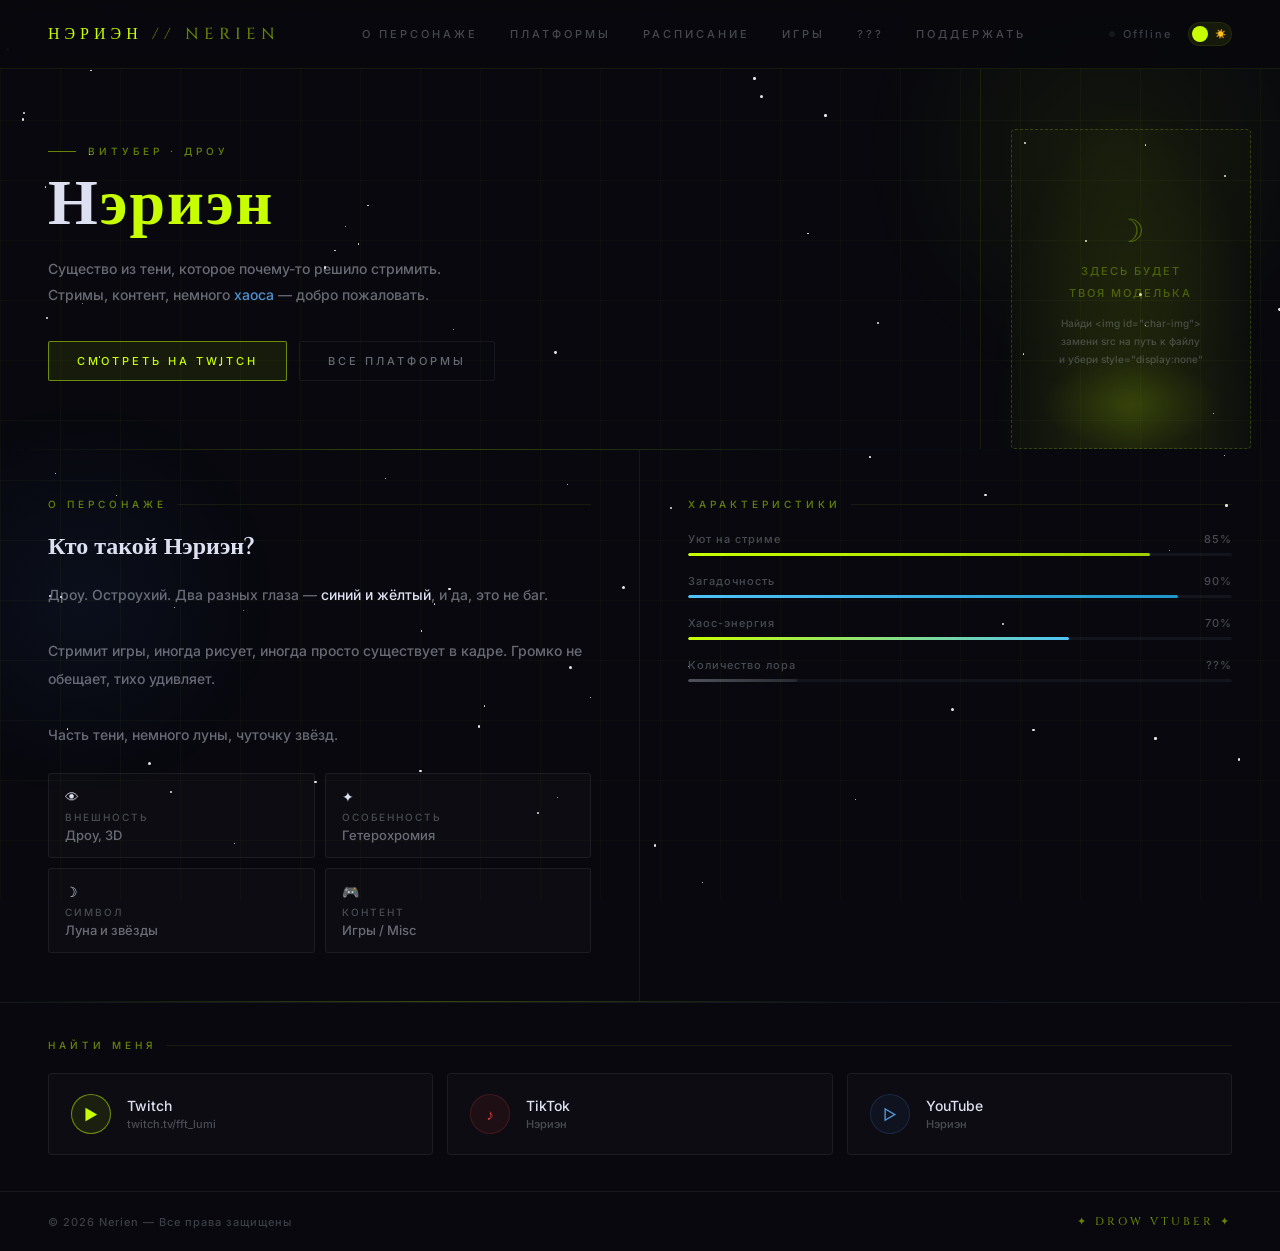
==== docs/index.html @ 8ca504ef "- поменяно название папки;" ====
<!DOCTYPE html>
<html lang="ru">
<head>
  <meta charset="UTF-8">
  <meta name="viewport" content="width=device-width, initial-scale=1.0">
  <title>Нэриэн — Drow Vtuber</title>
  <link rel="stylesheet" href="../CSS/style.css">
</head>
<body>

<div class="bg-layer">
  <div class="bg-grid"></div>
  <div class="bg-orb1"></div>
  <div class="bg-orb2"></div>
</div>

<nav>
  <div class="logo">Нэриэн <span>// Nerien</span></div>
  <div class="nav-links">
    <a href="#about">О персонаже</a>
    <a href="#platforms">Платформы</a>
    <a href="schedule.html">Расписание</a>
    <a href="games.html">Игры</a>
    <a href="lore.html" class="active">???</a>
    <a href="support.html">Поддержать</a>
  </div>
  <div class="nav-right">
    <div class="nav-live"><span class="live-dot"></span>Offline</div>
    <!-- Переключатель темы -->
    <button class="theme-toggle" id="theme-toggle" title="Сменить тему">
      <div class="toggle-icons"><span>🌙</span><span>☀️</span></div>
    </button>
  </div>
</nav>

<section class="hero">
  <div class="hero-left">
    <div class="hero-eyebrow">Витубер · Дроу</div>
    <div class="hero-name">Н<span class="accent">эриэн</span></div>
    <div class="hero-sub">
      Существо из тени, которое почему-то решило стримить.<br>
      Стримы, контент, немного <em>хаоса</em> — добро пожаловать.
    </div>
    <div class="hero-actions">
      <!-- 👇 ЗАМЕНИ ссылку на свой Twitch -->
      <button class="btn-p" onclick="window.open('https://twitch.tv/fft_lumi')">Смотреть на Twitch</button>
      <button class="btn-s" onclick="document.getElementById('platforms').scrollIntoView({behavior:'smooth'})">Все платформы</button>
    </div>
  </div>
  <div class="hero-right">
    <div class="char-photo">
      <!-- 👇 ЗАМЕНИ src на путь к своей картинке и убери style="display:none" -->
      <img src="" alt="Нэриэн" id="char-img" style="display:none">
      <div class="photo-placeholder" id="ph">
        <div class="ph-icon">☽</div>
        <div class="ph-text">Здесь будет<br>твоя моделька</div>
        <div class="ph-hint">
          Найди &lt;img id="char-img"&gt;<br>
          замени src на путь к файлу<br>
          и убери style="display:none"
        </div>
      </div>
      <div class="char-glow"></div>
    </div>
  </div>
</section>

<div class="divider"></div>

<section class="about" id="about">
  <div class="about-left">
    <div class="section-label">О персонаже</div>
    <div class="about-title">Кто такой Нэриэн?</div>
    <div class="about-body">
      Дроу. Остроухий. Два разных глаза — <strong>синий и жёлтый</strong>, и да, это не баг.<br><br>
      Стримит игры, иногда рисует, иногда просто существует в кадре.
      Громко не обещает, тихо удивляет.<br><br>
      Часть тени, немного луны, чуточку звёзд.
    </div>
    <div class="traits">
      <div class="trait"><div class="trait-icon">👁</div><div class="trait-name">Внешность</div><div class="trait-val">Дроу, 3D</div></div>
      <div class="trait"><div class="trait-icon">✦</div><div class="trait-name">Особенность</div><div class="trait-val">Гетерохромия</div></div>
      <div class="trait"><div class="trait-icon">☽</div><div class="trait-name">Символ</div><div class="trait-val">Луна и звёзды</div></div>
      <div class="trait"><div class="trait-icon">🎮</div><div class="trait-name">Контент</div><div class="trait-val">Игры / Misc</div></div>
    </div>
  </div>
  <div class="about-right">
    <div class="section-label">Характеристики</div>
    <div class="stats">
      <div class="stat-row">
        <div class="stat-label-row"><span>Уют на стриме</span><span>85%</span></div>
        <div class="stat-bar"><div class="stat-fill" style="background: var(--stat1)" data-w="85"></div></div>
      </div>
      <div class="stat-row">
        <div class="stat-label-row"><span>Загадочность</span><span>90%</span></div>
        <div class="stat-bar"><div class="stat-fill" style="background: var(--stat2)" data-w="90"></div></div>
      </div>
      <div class="stat-row">
        <div class="stat-label-row"><span>Хаос-энергия</span><span>70%</span></div>
        <div class="stat-bar"><div class="stat-fill" style="background: var(--stat3)" data-w="70"></div></div>
      </div>
      <div class="stat-row">
        <div class="stat-label-row"><span>Количество лора</span><span>??%</span></div>
        <div class="stat-bar"><div class="stat-fill" style="background: var(--stat4)" data-w="20"></div></div>
      </div>
    </div>
  </div>
</section>

<div class="divider"></div>

<section class="platforms" id="platforms">
  <div class="section-label">Найти меня</div>
  <div class="plat-grid">
    <!-- 👇 ЗАМЕНИ href на свои ссылки -->
    <a class="plat-card twitch" href="https://twitch.tv/fft_lumi" target="_blank">
      <div class="plat-ico ico-twitch">▶</div>
      <div><div class="plat-name">Twitch</div><div class="plat-handle">twitch.tv/fft_lumi</div></div>
    </a>
    <a class="plat-card tiktok" href="https://tiktok.com/@essenwald27" target="_blank">
      <div class="plat-ico ico-tiktok">♪</div>
      <div><div class="plat-name">TikTok</div><div class="plat-handle">Нэриэн</div></div>
    </a>
    <a class="plat-card youtube" href="https://youtube.com/@essenwaldwaethdeltar" target="_blank">
      <div class="plat-ico ico-yt">▷</div>
      <div><div class="plat-name">YouTube</div><div class="plat-handle">Нэриэн</div></div>
    </a>
  </div>
</section>

<footer>
  <div class="f-copy">© 2026 Nerien — Все права защищены</div>
  <div class="f-sig">✦ DROW VTUBER ✦</div>
</footer>

<script src="../JS/script.js"></script>
</body>
</html>
---- CSS/style.css ----
@import url('https://fonts.googleapis.com/css2?family=Cinzel:wght@400;600;700&family=Inter:wght@300;400;500&display=swap');

* { margin: 0; padding: 0; box-sizing: border-box; }

body {
  font-family: 'Inter', sans-serif;
  font-weight: 500;
  overflow-x: hidden;
  transition: background .4s, color .4s;
}

/* ===================== ТЁМНАЯ ТЕМА (по умолчанию) ===================== */
body.dark {
  background: #08080e;
  color: #dde0f0;
  --accent: #c8ff00;
  --accent-dim: rgba(200,255,0,0.5);
  --accent-bg: rgba(200,255,0,0.08);
  --accent-border: rgba(200,255,0,0.5);
  --accent-orb: rgba(200,255,0,0.06);
  --blue: rgba(100,180,255,0.8);
  --blue-orb: rgba(60,140,255,0.06);
  --text-primary: #dde0f0;
  --text-muted: rgba(221,224,240,0.45);
  --text-faint: rgba(221,224,240,0.25);
  --text-label: rgba(221,224,240,0.3);
  --border: rgba(221,224,240,0.07);
  --border-nav: rgba(200,255,0,0.08);
  --card-bg: rgba(255,255,255,0.02);
  --card-hover: rgba(255,255,255,0.04);
  --surface: #08080e;
  --nav-bg: rgba(8,8,14,0.85);
  --grid-color: rgba(200,255,0,0.03);
  --dust-color: rgba(255,255,255,0.9);
  --placeholder-border: rgba(200,255,0,0.2);
  --placeholder-bg: rgba(200,255,0,0.02);
  --placeholder-text: rgba(200,255,0,0.3);
  --stat-track: rgba(221,224,240,0.06);
  --stat1: linear-gradient(90deg, #c8ff00, #a0d000);
  --stat2: linear-gradient(90deg, #4fc3f7, #2096c8);
  --stat3: linear-gradient(90deg, #c8ff00, #4fc3f7);
  --stat4: linear-gradient(90deg, rgba(221,224,240,0.3), rgba(221,224,240,0.1));
  --glow: rgba(200,255,0,0.12);
  --glow2: rgba(200,255,0,0.25);
  --shadow: none;
}

/* ===================== СВЕТЛАЯ ТЕМА ===================== */
body.light {
  background: #f0ede6;
  color: #1a1a2e;
  --accent: #7a5c1e;
  --accent-dim: rgba(122,92,30,0.55);
  --accent-bg: rgba(122,92,30,0.08);
  --accent-border: rgba(122,92,30,0.45);
  --accent-orb: rgba(180,140,60,0.1);
  --blue: rgba(80,120,200,0.8);
  --blue-orb: rgba(80,120,200,0.08);
  --text-primary: #1a1a2e;
  --text-muted: rgba(26,26,46,0.5);
  --text-faint: rgba(26,26,46,0.25);
  --text-label: rgba(26,26,46,0.3);
  --border: rgba(26,26,46,0.08);
  --border-nav: rgba(100,70,20,0.1);
  --card-bg: rgba(255,255,255,0.5);
  --card-hover: rgba(255,255,255,0.9);
  --surface: #f0ede6;
  --nav-bg: rgba(240,237,230,0.85);
  --grid-color: rgba(100,70,20,0.05);
  --dust-color: rgba(160,120,40,0.35);
  --placeholder-border: rgba(122,92,30,0.25);
  --placeholder-bg: rgba(122,92,30,0.03);
  --placeholder-text: rgba(122,92,30,0.4);
  --stat-track: rgba(26,26,46,0.07);
  --stat1: linear-gradient(90deg, #b8922a, #8a6e1e);
  --stat2: linear-gradient(90deg, #5078c8, #3a5aa0);
  --stat3: linear-gradient(90deg, #b8922a, #5078c8);
  --stat4: linear-gradient(90deg, rgba(26,26,46,0.25), rgba(26,26,46,0.1));
  --glow: rgba(180,140,60,0.15);
  --glow2: rgba(180,140,60,0.3);
  --shadow: 0 8px 24px rgba(0,0,0,0.06);
}

/* ===================== BACKGROUND ===================== */
.bg-layer {
  position: fixed;
  inset: 0;
  pointer-events: none;
  overflow: hidden;
  z-index: 0;
}
.bg-grid {
  position: absolute;
  inset: 0;
  background-image:
          linear-gradient(var(--grid-color) 1px, transparent 1px),
          linear-gradient(90deg, var(--grid-color) 1px, transparent 1px);
  background-size: 60px 60px;
}
.bg-orb1 {
  position: absolute;
  top: -100px; right: -80px;
  width: 500px; height: 500px;
  border-radius: 50%;
  background: radial-gradient(circle, var(--accent-orb) 0%, transparent 70%);
}
.bg-orb2 {
  position: absolute;
  bottom: 100px; left: -120px;
  width: 400px; height: 400px;
  border-radius: 50%;
  background: radial-gradient(circle, var(--blue-orb) 0%, transparent 70%);
}
.particle {
  position: absolute;
  border-radius: 50%;
  background: var(--dust-color);
  animation: tw var(--d) ease-in-out infinite alternate;
}
@keyframes tw { from { opacity: .05; } to { opacity: .65; } }

/* ===================== THEME TOGGLE ===================== */
.theme-toggle {
  width: 44px; height: 24px;
  border-radius: 12px;
  border: 1px solid var(--border-nav);
  background: var(--accent-bg);
  cursor: pointer;
  position: relative;
  transition: background .3s, border-color .3s;
  flex-shrink: 0;
}
.theme-toggle::after {
  content: '';
  position: absolute;
  top: 3px; left: 3px;
  width: 16px; height: 16px;
  border-radius: 50%;
  background: var(--accent);
  transition: transform .3s, background .3s;
}
body.light .theme-toggle::after { transform: translateX(20px); }
.toggle-icons {
  position: absolute;
  inset: 0;
  display: flex;
  align-items: center;
  justify-content: space-between;
  padding: 0 5px;
  font-size: 9px;
  pointer-events: none;
}

/* ===================== NAV ===================== */
nav {
  position: relative;
  z-index: 10;
  display: flex;
  justify-content: space-between;
  align-items: center;
  padding: 22px 48px;
  border-bottom: 1px solid var(--border-nav);
  background: var(--nav-bg);
  backdrop-filter: blur(8px);
}
.logo {
  font-family: 'Cinzel', serif;
  font-size: 16px;
  letter-spacing: 5px;
  color: var(--accent);
  text-transform: uppercase;
}
.logo span { color: var(--accent-dim); }
.nav-links { display: flex; gap: 32px; }
.nav-links a {
  font-size: 11px;
  color: var(--text-label);
  text-decoration: none;
  letter-spacing: 3px;
  text-transform: uppercase;
  transition: color .2s;
  cursor: pointer;
}
.nav-links a:hover { color: var(--accent); }
.nav-right { display: flex; align-items: center; gap: 16px; }
.nav-live {
  display: flex;
  align-items: center;
  gap: 8px;
  font-size: 11px;
  color: var(--text-faint);
  letter-spacing: 2px;
}
.live-dot {
  width: 6px; height: 6px;
  border-radius: 50%;
  background: var(--border);
}
.live-dot.online { background: #e05050; animation: pulse 1.5s infinite; }
@keyframes pulse { 0%,100% { opacity:1; } 50% { opacity:.3; } }

/* ===================== HERO ===================== */
.hero {
  position: relative;
  z-index: 5;
  display: grid;
  grid-template-columns: 1fr 300px;
  min-height: 380px;
}
.hero-left {
  padding: 56px 48px 48px;
  display: flex;
  flex-direction: column;
  justify-content: center;
}
.hero-eyebrow {
  font-size: 10px;
  letter-spacing: 4px;
  text-transform: uppercase;
  color: var(--accent-dim);
  margin-bottom: 18px;
  display: flex;
  align-items: center;
  gap: 12px;
}
.hero-eyebrow::before {
  content: '';
  display: block;
  width: 28px; height: 1px;
  background: var(--accent-dim);
}
.hero-name {
  font-family: 'Cinzel', serif;
  font-size: 64px;
  font-weight: 700;
  line-height: .95;
  letter-spacing: 2px;
  color: var(--text-primary);
}
.hero-name .accent { color: var(--accent); }
.hero-sub {
  font-size: 14px;
  color: var(--text-muted);
  margin-top: 20px;
  line-height: 1.9;
  max-width: 400px;
}
.hero-sub em { color: var(--blue); font-style: normal; }
.hero-actions { display: flex; gap: 12px; margin-top: 32px; flex-wrap: wrap; }
.btn-p {
  padding: 12px 28px;
  background: var(--accent-bg);
  border: 1px solid var(--accent-border);
  color: var(--accent);
  font-family: 'Inter', sans-serif;
  font-weight: 500;
  font-size: 11px;
  letter-spacing: 3px;
  text-transform: uppercase;
  cursor: pointer;
  transition: all .2s;
  border-radius: 2px;
}
.btn-p:hover { background: rgba(0,0,0,0.05); filter: brightness(1.1); }
.btn-s {
  padding: 12px 28px;
  background: transparent;
  border: 1px solid var(--border);
  color: var(--text-muted);
  font-family: 'Inter', sans-serif;
  font-weight: 500;
  font-size: 11px;
  letter-spacing: 3px;
  text-transform: uppercase;
  cursor: pointer;
  transition: all .2s;
  border-radius: 2px;
}
.btn-s:hover { border-color: var(--blue); color: var(--blue); }

.hero-right {
  position: relative;
  border-left: 1px solid var(--border-nav);
  display: flex;
  align-items: flex-end;
  justify-content: center;
  overflow: hidden;
}
.hero-right::before {
  content: '';
  position: absolute;
  inset: 0;
  background: radial-gradient(ellipse at 50% 90%, var(--glow) 0%, transparent 65%);
}

/* ФОТО */
.char-photo {
  position: relative;
  width: 240px; height: 320px;
  display: flex;
  align-items: flex-end;
  justify-content: center;
}
.char-photo img {
  /* 👇 ЗАМЕНИ src в HTML, убери style="display:none" */
  display: none;
  width: 100%; height: 100%;
  object-fit: contain;
  object-position: bottom center;
  position: relative;
  z-index: 2;
  filter:
          drop-shadow(0 0 20px var(--glow2))
          drop-shadow(0 0 50px var(--blue-orb));
}
.photo-placeholder {
  width: 100%; height: 100%;
  display: flex;
  flex-direction: column;
  align-items: center;
  justify-content: center;
  border: 1px dashed var(--placeholder-border);
  border-radius: 4px;
  background: var(--placeholder-bg);
  gap: 10px;
  position: relative;
  z-index: 2;
}
.ph-icon { font-size: 32px; color: var(--placeholder-text); }
.ph-text {
  font-size: 11px;
  letter-spacing: 2px;
  text-transform: uppercase;
  color: var(--placeholder-text);
  text-align: center;
  line-height: 2;
}
.ph-hint {
  font-size: 10px;
  color: var(--text-faint);
  text-align: center;
  line-height: 1.8;
  padding: 0 16px;
}
.char-glow {
  position: absolute;
  bottom: 0; left: 50%;
  transform: translateX(-50%);
  width: 180px; height: 90px;
  background: radial-gradient(ellipse, var(--glow) 0%, transparent 70%);
  pointer-events: none;
}

/* ===================== DIVIDER ===================== */
.divider {
  height: 1px;
  background: linear-gradient(90deg, transparent, var(--accent-border), var(--blue-orb), transparent);
  position: relative;
  z-index: 5;
  opacity: .5;
}

/* ===================== ABOUT ===================== */
.about {
  position: relative;
  z-index: 5;
  display: grid;
  grid-template-columns: 1fr 1fr;
}
.about-left { padding: 48px; border-right: 1px solid var(--border); }
.about-right { padding: 48px; }
.section-label {
  font-size: 10px;
  letter-spacing: 4px;
  text-transform: uppercase;
  color: var(--accent-dim);
  margin-bottom: 22px;
  display: flex;
  align-items: center;
  gap: 10px;
}
.section-label::after { content: ''; flex: 1; height: 1px; background: var(--border-nav); }
.about-title {
  font-family: 'Cinzel', serif;
  font-size: 24px;
  font-weight: 600;
  color: var(--text-primary);
  margin-bottom: 18px;
  line-height: 1.3;
}
.about-body { font-size: 14px; color: var(--text-muted); line-height: 2; }
.about-body strong { color: var(--text-primary); font-weight: 500; }
.traits { display: grid; grid-template-columns: 1fr 1fr; gap: 10px; margin-top: 24px; }
.trait {
  padding: 14px 16px;
  border: 1px solid var(--border);
  border-radius: 3px;
  background: var(--card-bg);
  transition: border-color .2s, background .2s;
}
.trait:hover { border-color: var(--accent-border); background: var(--card-hover); }
.trait-icon { font-size: 14px; margin-bottom: 6px; }
.trait-name { font-size: 10px; letter-spacing: 2px; text-transform: uppercase; color: var(--text-label); margin-bottom: 4px; }
.trait-val { font-size: 13px; font-weight: 500; color: var(--text-muted); }

/* STATS */
.stats { display: flex; flex-direction: column; gap: 18px; margin-top: 4px; }
.stat-row { display: flex; flex-direction: column; gap: 7px; }
.stat-label-row { display: flex; justify-content: space-between; font-size: 11px; color: var(--text-label); letter-spacing: 1px; }
.stat-bar { height: 3px; background: var(--stat-track); border-radius: 2px; overflow: hidden; }
.stat-fill { height: 100%; border-radius: 2px; width: 0%; transition: width 1.2s cubic-bezier(.4,0,.2,1); }

/* ===================== PLATFORMS ===================== */
.platforms {
  position: relative;
  z-index: 5;
  padding: 36px 48px;
  border-top: 1px solid var(--border);
}
.plat-grid { display: grid; grid-template-columns: repeat(3,1fr); gap: 14px; }
.plat-card {
  padding: 20px 22px;
  border: 1px solid var(--border);
  border-radius: 4px;
  background: var(--card-bg);
  cursor: pointer;
  transition: all .25s;
  display: flex;
  align-items: center;
  gap: 16px;
  text-decoration: none;
}
.plat-card:hover {
  background: var(--card-hover);
  transform: translateY(-3px);
  box-shadow: var(--shadow);
}
.plat-card.twitch:hover { border-color: var(--accent-border); }
.plat-card.tiktok:hover { border-color: rgba(220,60,60,0.4); }
.plat-card.youtube:hover { border-color: var(--blue); }
.plat-ico { width: 40px; height: 40px; border-radius: 50%; display: flex; align-items: center; justify-content: center; font-size: 15px; flex-shrink: 0; }
.ico-twitch { background: var(--accent-bg); border: 1px solid var(--accent-border); color: var(--accent); }
.ico-tiktok { background: rgba(220,60,60,0.08); border: 1px solid rgba(220,60,60,0.2); color: #dc3c3c; }
.ico-yt { background: var(--blue-orb); border: 1px solid rgba(80,120,200,0.2); color: var(--blue); }
.plat-name { font-size: 14px; font-weight: 500; color: var(--text-primary); margin-bottom: 3px; }
.plat-handle { font-size: 11px; color: var(--text-label); }

/* ===================== FOOTER ===================== */
footer {
  position: relative;
  z-index: 5;
  padding: 22px 48px;
  border-top: 1px solid var(--border);
  display: flex;
  justify-content: space-between;
  align-items: center;
}
.f-copy { font-size: 11px; color: var(--text-faint); letter-spacing: 1px; }
.f-sig { font-family: 'Cinzel', serif; font-size: 11px; color: var(--accent-dim); letter-spacing: 3px; }
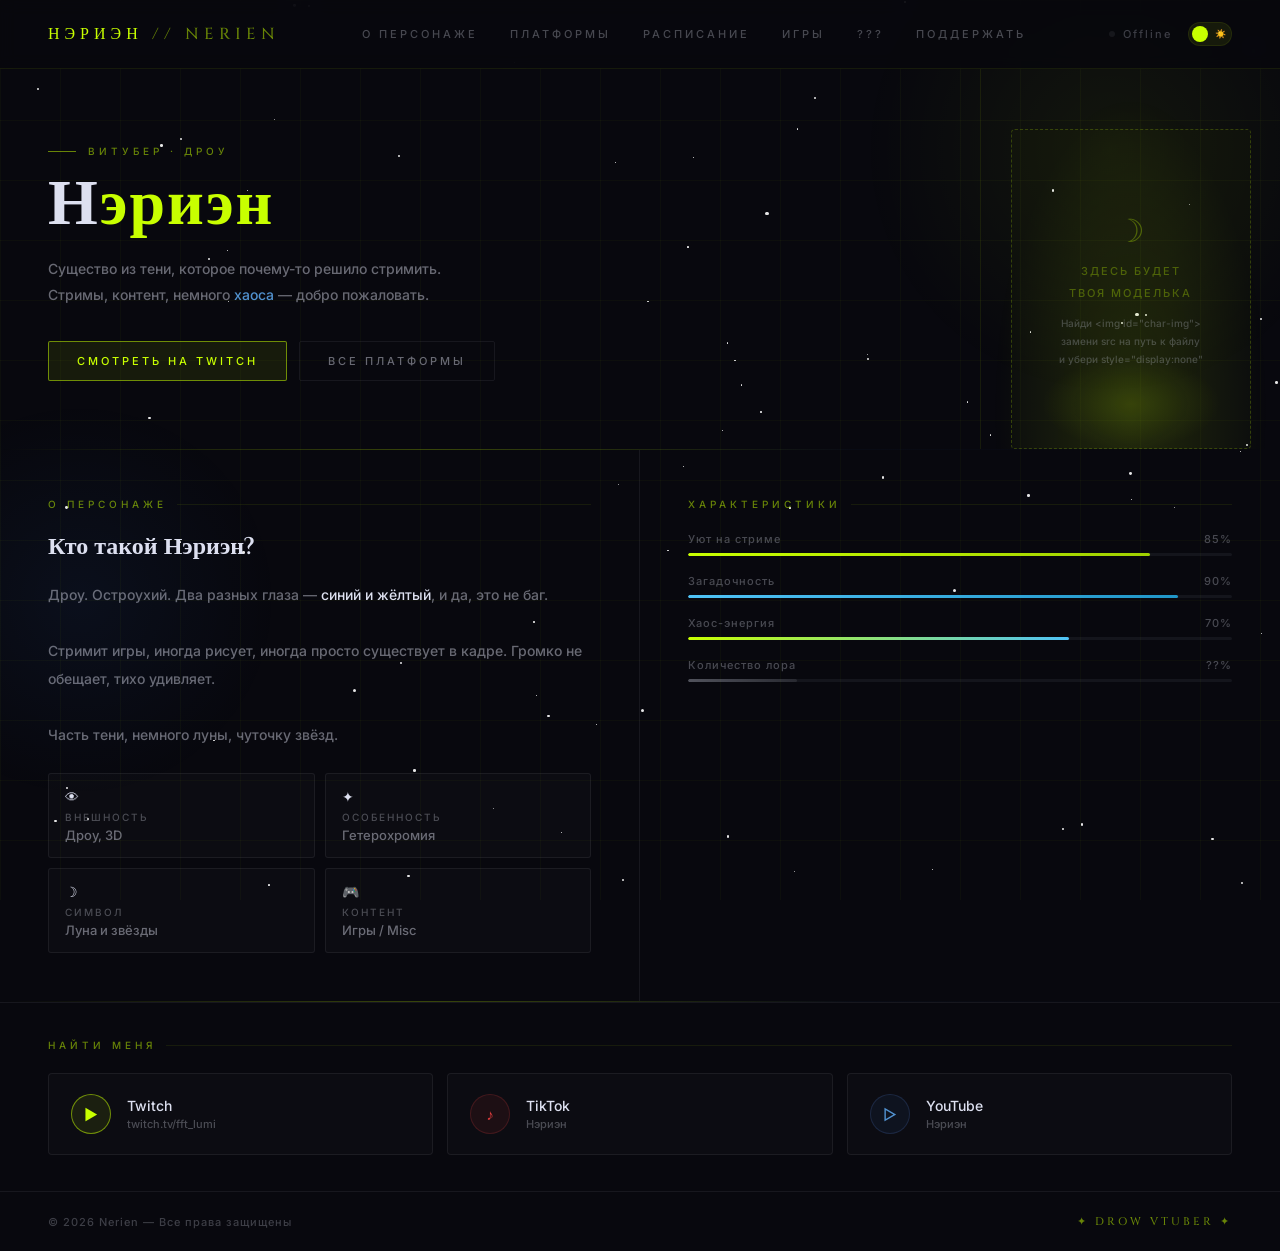
==== commit 623b1ddf: "- пришлось удалить папки;" ====
--- a/docs/index.html
+++ b/docs/index.html
@@ -4,7 +4,7 @@
   <meta charset="UTF-8">
   <meta name="viewport" content="width=device-width, initial-scale=1.0">
   <title>Нэриэн — Drow Vtuber</title>
-  <link rel="stylesheet" href="../CSS/style.css">
+  <link rel="stylesheet" href="style.css">
 </head>
 <body>
 
@@ -133,6 +133,6 @@
   <div class="f-sig">✦ DROW VTUBER ✦</div>
 </footer>
 
-<script src="../JS/script.js"></script>
+<script src="script.js"></script>
 </body>
 </html>
--- a/docs/style.css
+++ b/docs/style.css
@@ -0,0 +1,459 @@
+@import url('https://fonts.googleapis.com/css2?family=Cinzel:wght@400;600;700&family=Inter:wght@300;400;500&display=swap');
+
+* { margin: 0; padding: 0; box-sizing: border-box; }
+
+body {
+  font-family: 'Inter', sans-serif;
+  font-weight: 500;
+  overflow-x: hidden;
+  transition: background .4s, color .4s;
+}
+
+/* ===================== ТЁМНАЯ ТЕМА (по умолчанию) ===================== */
+body.dark {
+  background: #08080e;
+  color: #dde0f0;
+  --accent: #c8ff00;
+  --accent-dim: rgba(200,255,0,0.5);
+  --accent-bg: rgba(200,255,0,0.08);
+  --accent-border: rgba(200,255,0,0.5);
+  --accent-orb: rgba(200,255,0,0.06);
+  --blue: rgba(100,180,255,0.8);
+  --blue-orb: rgba(60,140,255,0.06);
+  --text-primary: #dde0f0;
+  --text-muted: rgba(221,224,240,0.45);
+  --text-faint: rgba(221,224,240,0.25);
+  --text-label: rgba(221,224,240,0.3);
+  --border: rgba(221,224,240,0.07);
+  --border-nav: rgba(200,255,0,0.08);
+  --card-bg: rgba(255,255,255,0.02);
+  --card-hover: rgba(255,255,255,0.04);
+  --surface: #08080e;
+  --nav-bg: rgba(8,8,14,0.85);
+  --grid-color: rgba(200,255,0,0.03);
+  --dust-color: rgba(255,255,255,0.9);
+  --placeholder-border: rgba(200,255,0,0.2);
+  --placeholder-bg: rgba(200,255,0,0.02);
+  --placeholder-text: rgba(200,255,0,0.3);
+  --stat-track: rgba(221,224,240,0.06);
+  --stat1: linear-gradient(90deg, #c8ff00, #a0d000);
+  --stat2: linear-gradient(90deg, #4fc3f7, #2096c8);
+  --stat3: linear-gradient(90deg, #c8ff00, #4fc3f7);
+  --stat4: linear-gradient(90deg, rgba(221,224,240,0.3), rgba(221,224,240,0.1));
+  --glow: rgba(200,255,0,0.12);
+  --glow2: rgba(200,255,0,0.25);
+  --shadow: none;
+}
+
+/* ===================== СВЕТЛАЯ ТЕМА ===================== */
+body.light {
+  background: #f0ede6;
+  color: #1a1a2e;
+  --accent: #7a5c1e;
+  --accent-dim: rgba(122,92,30,0.55);
+  --accent-bg: rgba(122,92,30,0.08);
+  --accent-border: rgba(122,92,30,0.45);
+  --accent-orb: rgba(180,140,60,0.1);
+  --blue: rgba(80,120,200,0.8);
+  --blue-orb: rgba(80,120,200,0.08);
+  --text-primary: #1a1a2e;
+  --text-muted: rgba(26,26,46,0.5);
+  --text-faint: rgba(26,26,46,0.25);
+  --text-label: rgba(26,26,46,0.3);
+  --border: rgba(26,26,46,0.08);
+  --border-nav: rgba(100,70,20,0.1);
+  --card-bg: rgba(255,255,255,0.5);
+  --card-hover: rgba(255,255,255,0.9);
+  --surface: #f0ede6;
+  --nav-bg: rgba(240,237,230,0.85);
+  --grid-color: rgba(100,70,20,0.05);
+  --dust-color: rgba(160,120,40,0.35);
+  --placeholder-border: rgba(122,92,30,0.25);
+  --placeholder-bg: rgba(122,92,30,0.03);
+  --placeholder-text: rgba(122,92,30,0.4);
+  --stat-track: rgba(26,26,46,0.07);
+  --stat1: linear-gradient(90deg, #b8922a, #8a6e1e);
+  --stat2: linear-gradient(90deg, #5078c8, #3a5aa0);
+  --stat3: linear-gradient(90deg, #b8922a, #5078c8);
+  --stat4: linear-gradient(90deg, rgba(26,26,46,0.25), rgba(26,26,46,0.1));
+  --glow: rgba(180,140,60,0.15);
+  --glow2: rgba(180,140,60,0.3);
+  --shadow: 0 8px 24px rgba(0,0,0,0.06);
+}
+
+/* ===================== BACKGROUND ===================== */
+.bg-layer {
+  position: fixed;
+  inset: 0;
+  pointer-events: none;
+  overflow: hidden;
+  z-index: 0;
+}
+.bg-grid {
+  position: absolute;
+  inset: 0;
+  background-image:
+          linear-gradient(var(--grid-color) 1px, transparent 1px),
+          linear-gradient(90deg, var(--grid-color) 1px, transparent 1px);
+  background-size: 60px 60px;
+}
+.bg-orb1 {
+  position: absolute;
+  top: -100px; right: -80px;
+  width: 500px; height: 500px;
+  border-radius: 50%;
+  background: radial-gradient(circle, var(--accent-orb) 0%, transparent 70%);
+}
+.bg-orb2 {
+  position: absolute;
+  bottom: 100px; left: -120px;
+  width: 400px; height: 400px;
+  border-radius: 50%;
+  background: radial-gradient(circle, var(--blue-orb) 0%, transparent 70%);
+}
+.particle {
+  position: absolute;
+  border-radius: 50%;
+  background: var(--dust-color);
+  animation: tw var(--d) ease-in-out infinite alternate;
+}
+@keyframes tw { from { opacity: .05; } to { opacity: .65; } }
+
+/* ===================== THEME TOGGLE ===================== */
+.theme-toggle {
+  width: 44px; height: 24px;
+  border-radius: 12px;
+  border: 1px solid var(--border-nav);
+  background: var(--accent-bg);
+  cursor: pointer;
+  position: relative;
+  transition: background .3s, border-color .3s;
+  flex-shrink: 0;
+}
+.theme-toggle::after {
+  content: '';
+  position: absolute;
+  top: 3px; left: 3px;
+  width: 16px; height: 16px;
+  border-radius: 50%;
+  background: var(--accent);
+  transition: transform .3s, background .3s;
+}
+body.light .theme-toggle::after { transform: translateX(20px); }
+.toggle-icons {
+  position: absolute;
+  inset: 0;
+  display: flex;
+  align-items: center;
+  justify-content: space-between;
+  padding: 0 5px;
+  font-size: 9px;
+  pointer-events: none;
+}
+
+/* ===================== NAV ===================== */
+nav {
+  position: relative;
+  z-index: 10;
+  display: flex;
+  justify-content: space-between;
+  align-items: center;
+  padding: 22px 48px;
+  border-bottom: 1px solid var(--border-nav);
+  background: var(--nav-bg);
+  backdrop-filter: blur(8px);
+}
+.logo {
+  font-family: 'Cinzel', serif;
+  font-size: 16px;
+  letter-spacing: 5px;
+  color: var(--accent);
+  text-transform: uppercase;
+}
+.logo span { color: var(--accent-dim); }
+.nav-links { display: flex; gap: 32px; }
+.nav-links a {
+  font-size: 11px;
+  color: var(--text-label);
+  text-decoration: none;
+  letter-spacing: 3px;
+  text-transform: uppercase;
+  transition: color .2s;
+  cursor: pointer;
+}
+.nav-links a:hover { color: var(--accent); }
+.nav-right { display: flex; align-items: center; gap: 16px; }
+.nav-live {
+  display: flex;
+  align-items: center;
+  gap: 8px;
+  font-size: 11px;
+  color: var(--text-faint);
+  letter-spacing: 2px;
+}
+.live-dot {
+  width: 6px; height: 6px;
+  border-radius: 50%;
+  background: var(--border);
+}
+.live-dot.online { background: #e05050; animation: pulse 1.5s infinite; }
+@keyframes pulse { 0%,100% { opacity:1; } 50% { opacity:.3; } }
+
+/* ===================== HERO ===================== */
+.hero {
+  position: relative;
+  z-index: 5;
+  display: grid;
+  grid-template-columns: 1fr 300px;
+  min-height: 380px;
+}
+.hero-left {
+  padding: 56px 48px 48px;
+  display: flex;
+  flex-direction: column;
+  justify-content: center;
+}
+.hero-eyebrow {
+  font-size: 10px;
+  letter-spacing: 4px;
+  text-transform: uppercase;
+  color: var(--accent-dim);
+  margin-bottom: 18px;
+  display: flex;
+  align-items: center;
+  gap: 12px;
+}
+.hero-eyebrow::before {
+  content: '';
+  display: block;
+  width: 28px; height: 1px;
+  background: var(--accent-dim);
+}
+.hero-name {
+  font-family: 'Cinzel', serif;
+  font-size: 64px;
+  font-weight: 700;
+  line-height: .95;
+  letter-spacing: 2px;
+  color: var(--text-primary);
+}
+.hero-name .accent { color: var(--accent); }
+.hero-sub {
+  font-size: 14px;
+  color: var(--text-muted);
+  margin-top: 20px;
+  line-height: 1.9;
+  max-width: 400px;
+}
+.hero-sub em { color: var(--blue); font-style: normal; }
+.hero-actions { display: flex; gap: 12px; margin-top: 32px; flex-wrap: wrap; }
+.btn-p {
+  padding: 12px 28px;
+  background: var(--accent-bg);
+  border: 1px solid var(--accent-border);
+  color: var(--accent);
+  font-family: 'Inter', sans-serif;
+  font-weight: 500;
+  font-size: 11px;
+  letter-spacing: 3px;
+  text-transform: uppercase;
+  cursor: pointer;
+  transition: all .2s;
+  border-radius: 2px;
+}
+.btn-p:hover { background: rgba(0,0,0,0.05); filter: brightness(1.1); }
+.btn-s {
+  padding: 12px 28px;
+  background: transparent;
+  border: 1px solid var(--border);
+  color: var(--text-muted);
+  font-family: 'Inter', sans-serif;
+  font-weight: 500;
+  font-size: 11px;
+  letter-spacing: 3px;
+  text-transform: uppercase;
+  cursor: pointer;
+  transition: all .2s;
+  border-radius: 2px;
+}
+.btn-s:hover { border-color: var(--blue); color: var(--blue); }
+
+.hero-right {
+  position: relative;
+  border-left: 1px solid var(--border-nav);
+  display: flex;
+  align-items: flex-end;
+  justify-content: center;
+  overflow: hidden;
+}
+.hero-right::before {
+  content: '';
+  position: absolute;
+  inset: 0;
+  background: radial-gradient(ellipse at 50% 90%, var(--glow) 0%, transparent 65%);
+}
+
+/* ФОТО */
+.char-photo {
+  position: relative;
+  width: 240px; height: 320px;
+  display: flex;
+  align-items: flex-end;
+  justify-content: center;
+}
+.char-photo img {
+  /* 👇 ЗАМЕНИ src в HTML, убери style="display:none" */
+  display: none;
+  width: 100%; height: 100%;
+  object-fit: contain;
+  object-position: bottom center;
+  position: relative;
+  z-index: 2;
+  filter:
+          drop-shadow(0 0 20px var(--glow2))
+          drop-shadow(0 0 50px var(--blue-orb));
+}
+.photo-placeholder {
+  width: 100%; height: 100%;
+  display: flex;
+  flex-direction: column;
+  align-items: center;
+  justify-content: center;
+  border: 1px dashed var(--placeholder-border);
+  border-radius: 4px;
+  background: var(--placeholder-bg);
+  gap: 10px;
+  position: relative;
+  z-index: 2;
+}
+.ph-icon { font-size: 32px; color: var(--placeholder-text); }
+.ph-text {
+  font-size: 11px;
+  letter-spacing: 2px;
+  text-transform: uppercase;
+  color: var(--placeholder-text);
+  text-align: center;
+  line-height: 2;
+}
+.ph-hint {
+  font-size: 10px;
+  color: var(--text-faint);
+  text-align: center;
+  line-height: 1.8;
+  padding: 0 16px;
+}
+.char-glow {
+  position: absolute;
+  bottom: 0; left: 50%;
+  transform: translateX(-50%);
+  width: 180px; height: 90px;
+  background: radial-gradient(ellipse, var(--glow) 0%, transparent 70%);
+  pointer-events: none;
+}
+
+/* ===================== DIVIDER ===================== */
+.divider {
+  height: 1px;
+  background: linear-gradient(90deg, transparent, var(--accent-border), var(--blue-orb), transparent);
+  position: relative;
+  z-index: 5;
+  opacity: .5;
+}
+
+/* ===================== ABOUT ===================== */
+.about {
+  position: relative;
+  z-index: 5;
+  display: grid;
+  grid-template-columns: 1fr 1fr;
+}
+.about-left { padding: 48px; border-right: 1px solid var(--border); }
+.about-right { padding: 48px; }
+.section-label {
+  font-size: 10px;
+  letter-spacing: 4px;
+  text-transform: uppercase;
+  color: var(--accent-dim);
+  margin-bottom: 22px;
+  display: flex;
+  align-items: center;
+  gap: 10px;
+}
+.section-label::after { content: ''; flex: 1; height: 1px; background: var(--border-nav); }
+.about-title {
+  font-family: 'Cinzel', serif;
+  font-size: 24px;
+  font-weight: 600;
+  color: var(--text-primary);
+  margin-bottom: 18px;
+  line-height: 1.3;
+}
+.about-body { font-size: 14px; color: var(--text-muted); line-height: 2; }
+.about-body strong { color: var(--text-primary); font-weight: 500; }
+.traits { display: grid; grid-template-columns: 1fr 1fr; gap: 10px; margin-top: 24px; }
+.trait {
+  padding: 14px 16px;
+  border: 1px solid var(--border);
+  border-radius: 3px;
+  background: var(--card-bg);
+  transition: border-color .2s, background .2s;
+}
+.trait:hover { border-color: var(--accent-border); background: var(--card-hover); }
+.trait-icon { font-size: 14px; margin-bottom: 6px; }
+.trait-name { font-size: 10px; letter-spacing: 2px; text-transform: uppercase; color: var(--text-label); margin-bottom: 4px; }
+.trait-val { font-size: 13px; font-weight: 500; color: var(--text-muted); }
+
+/* STATS */
+.stats { display: flex; flex-direction: column; gap: 18px; margin-top: 4px; }
+.stat-row { display: flex; flex-direction: column; gap: 7px; }
+.stat-label-row { display: flex; justify-content: space-between; font-size: 11px; color: var(--text-label); letter-spacing: 1px; }
+.stat-bar { height: 3px; background: var(--stat-track); border-radius: 2px; overflow: hidden; }
+.stat-fill { height: 100%; border-radius: 2px; width: 0%; transition: width 1.2s cubic-bezier(.4,0,.2,1); }
+
+/* ===================== PLATFORMS ===================== */
+.platforms {
+  position: relative;
+  z-index: 5;
+  padding: 36px 48px;
+  border-top: 1px solid var(--border);
+}
+.plat-grid { display: grid; grid-template-columns: repeat(3,1fr); gap: 14px; }
+.plat-card {
+  padding: 20px 22px;
+  border: 1px solid var(--border);
+  border-radius: 4px;
+  background: var(--card-bg);
+  cursor: pointer;
+  transition: all .25s;
+  display: flex;
+  align-items: center;
+  gap: 16px;
+  text-decoration: none;
+}
+.plat-card:hover {
+  background: var(--card-hover);
+  transform: translateY(-3px);
+  box-shadow: var(--shadow);
+}
+.plat-card.twitch:hover { border-color: var(--accent-border); }
+.plat-card.tiktok:hover { border-color: rgba(220,60,60,0.4); }
+.plat-card.youtube:hover { border-color: var(--blue); }
+.plat-ico { width: 40px; height: 40px; border-radius: 50%; display: flex; align-items: center; justify-content: center; font-size: 15px; flex-shrink: 0; }
+.ico-twitch { background: var(--accent-bg); border: 1px solid var(--accent-border); color: var(--accent); }
+.ico-tiktok { background: rgba(220,60,60,0.08); border: 1px solid rgba(220,60,60,0.2); color: #dc3c3c; }
+.ico-yt { background: var(--blue-orb); border: 1px solid rgba(80,120,200,0.2); color: var(--blue); }
+.plat-name { font-size: 14px; font-weight: 500; color: var(--text-primary); margin-bottom: 3px; }
+.plat-handle { font-size: 11px; color: var(--text-label); }
+
+/* ===================== FOOTER ===================== */
+footer {
+  position: relative;
+  z-index: 5;
+  padding: 22px 48px;
+  border-top: 1px solid var(--border);
+  display: flex;
+  justify-content: space-between;
+  align-items: center;
+}
+.f-copy { font-size: 11px; color: var(--text-faint); letter-spacing: 1px; }
+.f-sig { font-family: 'Cinzel', serif; font-size: 11px; color: var(--accent-dim); letter-spacing: 3px; }
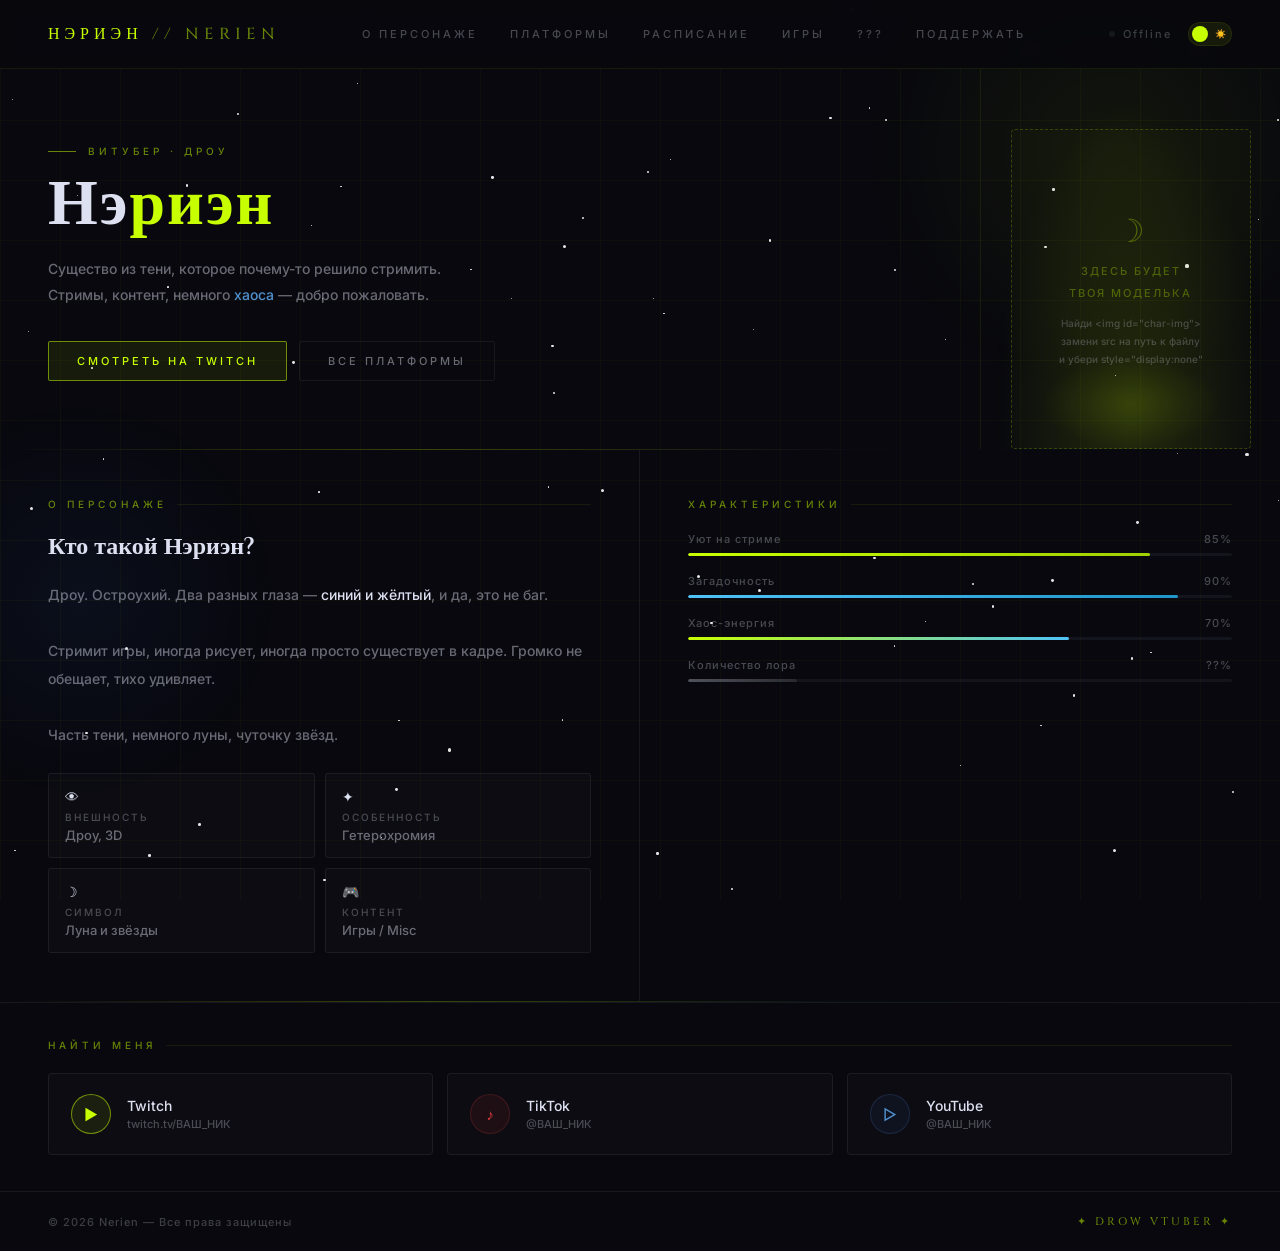
==== commit 4a82436c: "- мобильная версия добавлена. Пока хз, как работает;" ====
--- a/docs/index.html
+++ b/docs/index.html
@@ -7,6 +7,17 @@
   <link rel="stylesheet" href="style.css">
 </head>
 <body>
+
+<!-- Мобильное меню -->
+<div class="mobile-overlay" id="mobile-overlay"></div>
+<div class="mobile-menu" id="mobile-menu">
+  <a href="index.html">Главная</a>
+  <a href="schedule.html">Расписание</a>
+  <a href="games.html">Игры</a>
+  <a href="lore.html">???</a>
+  <a href="support.html">Поддержать</a>
+  <div class="mobile-live"><span class="live-dot"></span>Offline</div>
+</div>
 
 <div class="bg-layer">
   <div class="bg-grid"></div>
@@ -27,6 +38,7 @@
   <div class="nav-right">
     <div class="nav-live"><span class="live-dot"></span>Offline</div>
     <!-- Переключатель темы -->
+    <button class="burger" id="burger" aria-label="Меню"><span></span><span></span><span></span></button>
     <button class="theme-toggle" id="theme-toggle" title="Сменить тему">
       <div class="toggle-icons"><span>🌙</span><span>☀️</span></div>
     </button>
@@ -36,14 +48,14 @@
 <section class="hero">
   <div class="hero-left">
     <div class="hero-eyebrow">Витубер · Дроу</div>
-    <div class="hero-name">Н<span class="accent">эриэн</span></div>
+    <div class="hero-name">Нэ<span class="accent">риэн</span></div>
     <div class="hero-sub">
       Существо из тени, которое почему-то решило стримить.<br>
       Стримы, контент, немного <em>хаоса</em> — добро пожаловать.
     </div>
     <div class="hero-actions">
       <!-- 👇 ЗАМЕНИ ссылку на свой Twitch -->
-      <button class="btn-p" onclick="window.open('https://twitch.tv/fft_lumi')">Смотреть на Twitch</button>
+      <button class="btn-p" onclick="window.open('https://twitch.tv/ВАШ_НИК')">Смотреть на Twitch</button>
       <button class="btn-s" onclick="document.getElementById('platforms').scrollIntoView({behavior:'smooth'})">Все платформы</button>
     </div>
   </div>
@@ -113,17 +125,17 @@
   <div class="section-label">Найти меня</div>
   <div class="plat-grid">
     <!-- 👇 ЗАМЕНИ href на свои ссылки -->
-    <a class="plat-card twitch" href="https://twitch.tv/fft_lumi" target="_blank">
+    <a class="plat-card twitch" href="https://twitch.tv/ВАШ_НИК" target="_blank">
       <div class="plat-ico ico-twitch">▶</div>
-      <div><div class="plat-name">Twitch</div><div class="plat-handle">twitch.tv/fft_lumi</div></div>
+      <div><div class="plat-name">Twitch</div><div class="plat-handle">twitch.tv/ВАШ_НИК</div></div>
     </a>
-    <a class="plat-card tiktok" href="https://tiktok.com/@essenwald27" target="_blank">
+    <a class="plat-card tiktok" href="https://tiktok.com/@ВАШ_НИК" target="_blank">
       <div class="plat-ico ico-tiktok">♪</div>
-      <div><div class="plat-name">TikTok</div><div class="plat-handle">Нэриэн</div></div>
+      <div><div class="plat-name">TikTok</div><div class="plat-handle">@ВАШ_НИК</div></div>
     </a>
-    <a class="plat-card youtube" href="https://youtube.com/@essenwaldwaethdeltar" target="_blank">
+    <a class="plat-card youtube" href="https://youtube.com/@ВАШ_НИК" target="_blank">
       <div class="plat-ico ico-yt">▷</div>
-      <div><div class="plat-name">YouTube</div><div class="plat-handle">Нэриэн</div></div>
+      <div><div class="plat-name">YouTube</div><div class="plat-handle">@ВАШ_НИК</div></div>
     </a>
   </div>
 </section>
@@ -135,4 +147,4 @@
 
 <script src="script.js"></script>
 </body>
-</html>
+</html>
--- a/docs/style.css
+++ b/docs/style.css
@@ -456,4 +456,111 @@
   align-items: center;
 }
 .f-copy { font-size: 11px; color: var(--text-faint); letter-spacing: 1px; }
-.f-sig { font-family: 'Cinzel', serif; font-size: 11px; color: var(--accent-dim); letter-spacing: 3px; }+.f-sig { font-family: 'Cinzel', serif; font-size: 11px; color: var(--accent-dim); letter-spacing: 3px; }
+
+/* ===================== МОБИЛЬНОЕ МЕНЮ ===================== */
+.burger {
+  display: none;
+  flex-direction: column;
+  gap: 5px;
+  cursor: pointer;
+  padding: 4px;
+  background: none;
+  border: none;
+  z-index: 101;
+}
+.burger span {
+  display: block;
+  width: 22px;
+  height: 2px;
+  background: var(--accent);
+  border-radius: 2px;
+  transition: all .3s;
+}
+.burger.open span:nth-child(1) { transform: translateY(7px) rotate(45deg); }
+.burger.open span:nth-child(2) { opacity: 0; }
+.burger.open span:nth-child(3) { transform: translateY(-7px) rotate(-45deg); }
+
+.mobile-overlay {
+  display: none;
+  position: fixed;
+  inset: 0;
+  background: rgba(0,0,0,0.5);
+  z-index: 98;
+  opacity: 0;
+  transition: opacity .3s;
+}
+.mobile-overlay.open { opacity: 1; }
+
+.mobile-menu {
+  position: fixed;
+  top: 0; right: -280px;
+  width: 280px;
+  height: 100%;
+  background: var(--surface);
+  border-left: 1px solid var(--border-nav);
+  z-index: 99;
+  transition: right .3s cubic-bezier(.4,0,.2,1);
+  display: flex;
+  flex-direction: column;
+  padding: 80px 32px 40px;
+  gap: 8px;
+}
+.mobile-menu.open { right: 0; }
+.mobile-menu a {
+  font-size: 15px;
+  letter-spacing: 2px;
+  text-transform: uppercase;
+  color: var(--text-muted);
+  text-decoration: none;
+  padding: 12px 0;
+  border-bottom: 1px solid var(--border);
+  transition: color .2s;
+}
+.mobile-menu a:hover,
+.mobile-menu a.active { color: var(--accent); }
+.mobile-menu .mobile-live {
+  margin-top: auto;
+  display: flex;
+  align-items: center;
+  gap: 8px;
+  font-size: 11px;
+  color: var(--text-faint);
+  letter-spacing: 2px;
+}
+.mobile-menu .theme-toggle { margin-top: 16px; }
+
+/* ===================== АДАПТИВ ===================== */
+@media (max-width: 768px) {
+  /* Nav */
+  .nav-links { display: none; }
+  .burger { display: flex; }
+  .mobile-overlay { display: block; pointer-events: none; }
+  .mobile-overlay.open { pointer-events: all; }
+  nav { padding: 18px 24px; }
+
+  /* Hero */
+  .hero { grid-template-columns: 1fr; min-height: auto; }
+  .hero-left { padding: 40px 24px 32px; }
+  .hero-name { font-size: 44px; }
+  .hero-right { display: none; }
+
+  /* About */
+  .about { grid-template-columns: 1fr; }
+  .about-left { border-right: none; border-bottom: 1px solid var(--border); padding: 32px 24px; }
+  .about-right { padding: 32px 24px; }
+
+  /* Platforms */
+  .platforms { padding: 28px 24px; }
+  .plat-grid { grid-template-columns: 1fr; }
+
+  /* Footer */
+  footer { padding: 18px 24px; flex-direction: column; gap: 8px; text-align: center; }
+}
+
+@media (max-width: 480px) {
+  .hero-name { font-size: 36px; }
+  .traits { grid-template-columns: 1fr; }
+  .hero-actions { flex-direction: column; }
+  .btn-p, .btn-s { text-align: center; }
+}
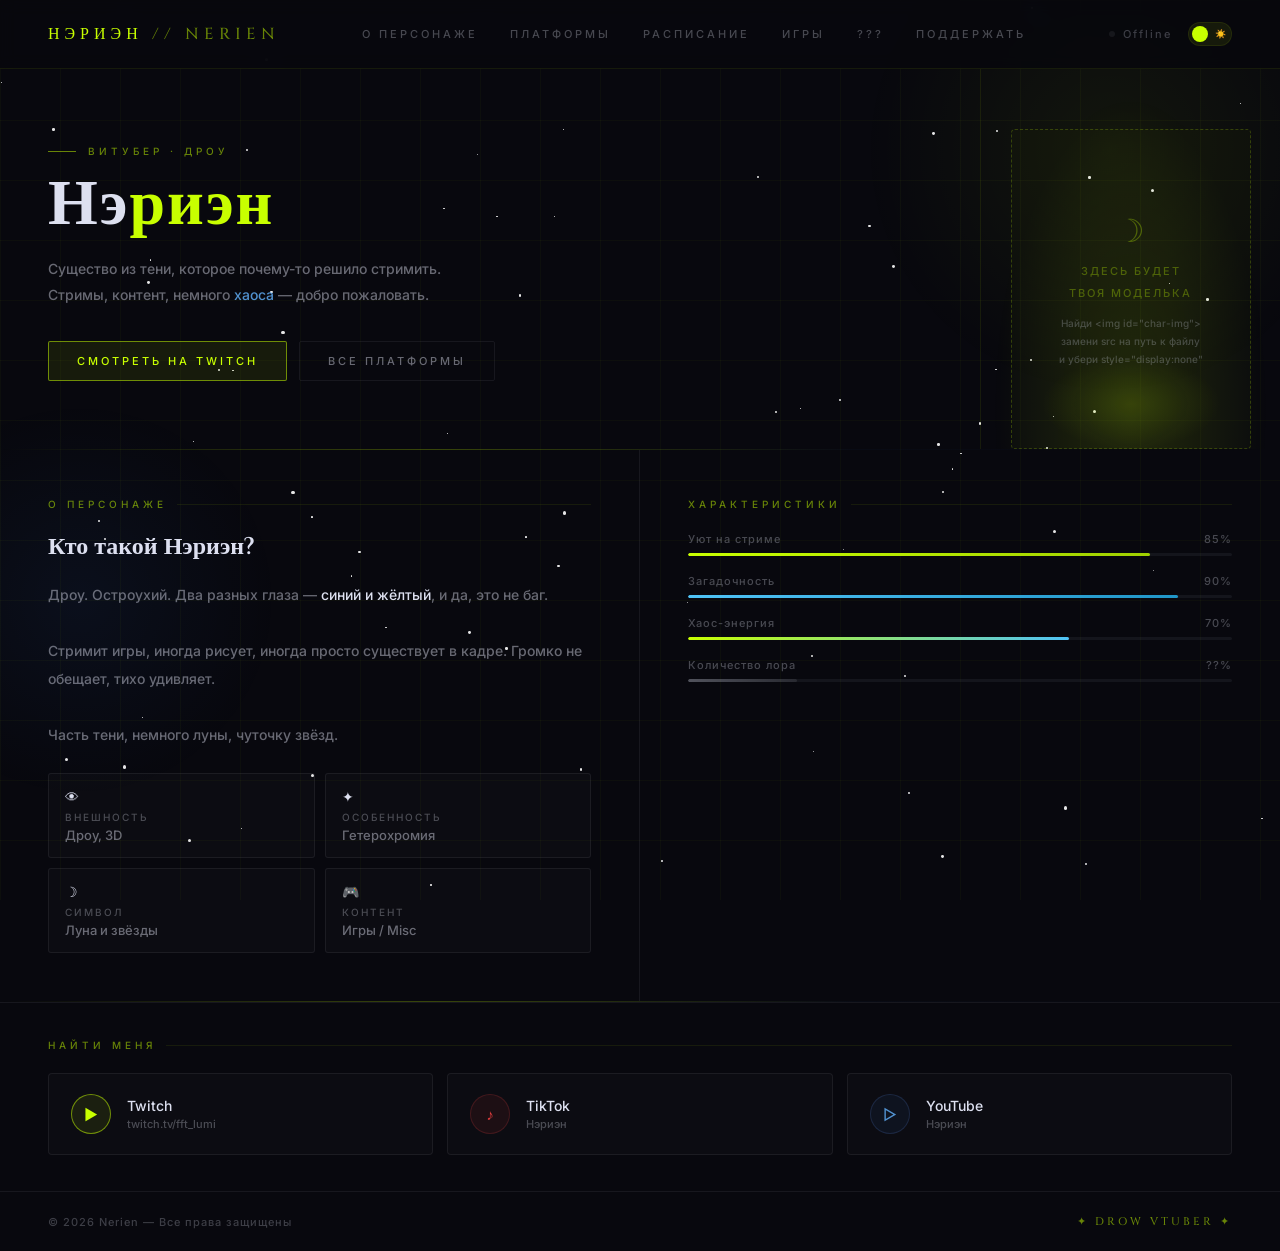
==== commit 21687fdf: "- ссылки добавлены;" ====
--- a/docs/index.html
+++ b/docs/index.html
@@ -125,17 +125,17 @@
   <div class="section-label">Найти меня</div>
   <div class="plat-grid">
     <!-- 👇 ЗАМЕНИ href на свои ссылки -->
-    <a class="plat-card twitch" href="https://twitch.tv/ВАШ_НИК" target="_blank">
+    <a class="plat-card twitch" href="https://twitch.tv/fft_lumi" target="_blank">
       <div class="plat-ico ico-twitch">▶</div>
-      <div><div class="plat-name">Twitch</div><div class="plat-handle">twitch.tv/ВАШ_НИК</div></div>
+      <div><div class="plat-name">Twitch</div><div class="plat-handle">twitch.tv/fft_lumi</div></div>
     </a>
-    <a class="plat-card tiktok" href="https://tiktok.com/@ВАШ_НИК" target="_blank">
+    <a class="plat-card tiktok" href="https://tiktok.com/@essenwald27" target="_blank">
       <div class="plat-ico ico-tiktok">♪</div>
-      <div><div class="plat-name">TikTok</div><div class="plat-handle">@ВАШ_НИК</div></div>
+      <div><div class="plat-name">TikTok</div><div class="plat-handle">Нэриэн</div></div>
     </a>
-    <a class="plat-card youtube" href="https://youtube.com/@ВАШ_НИК" target="_blank">
+    <a class="plat-card youtube" href="https://youtube.com/@essenwaldwaethdeltar" target="_blank">
       <div class="plat-ico ico-yt">▷</div>
-      <div><div class="plat-name">YouTube</div><div class="plat-handle">@ВАШ_НИК</div></div>
+      <div><div class="plat-name">YouTube</div><div class="plat-handle">Нэриэн</div></div>
     </a>
   </div>
 </section>
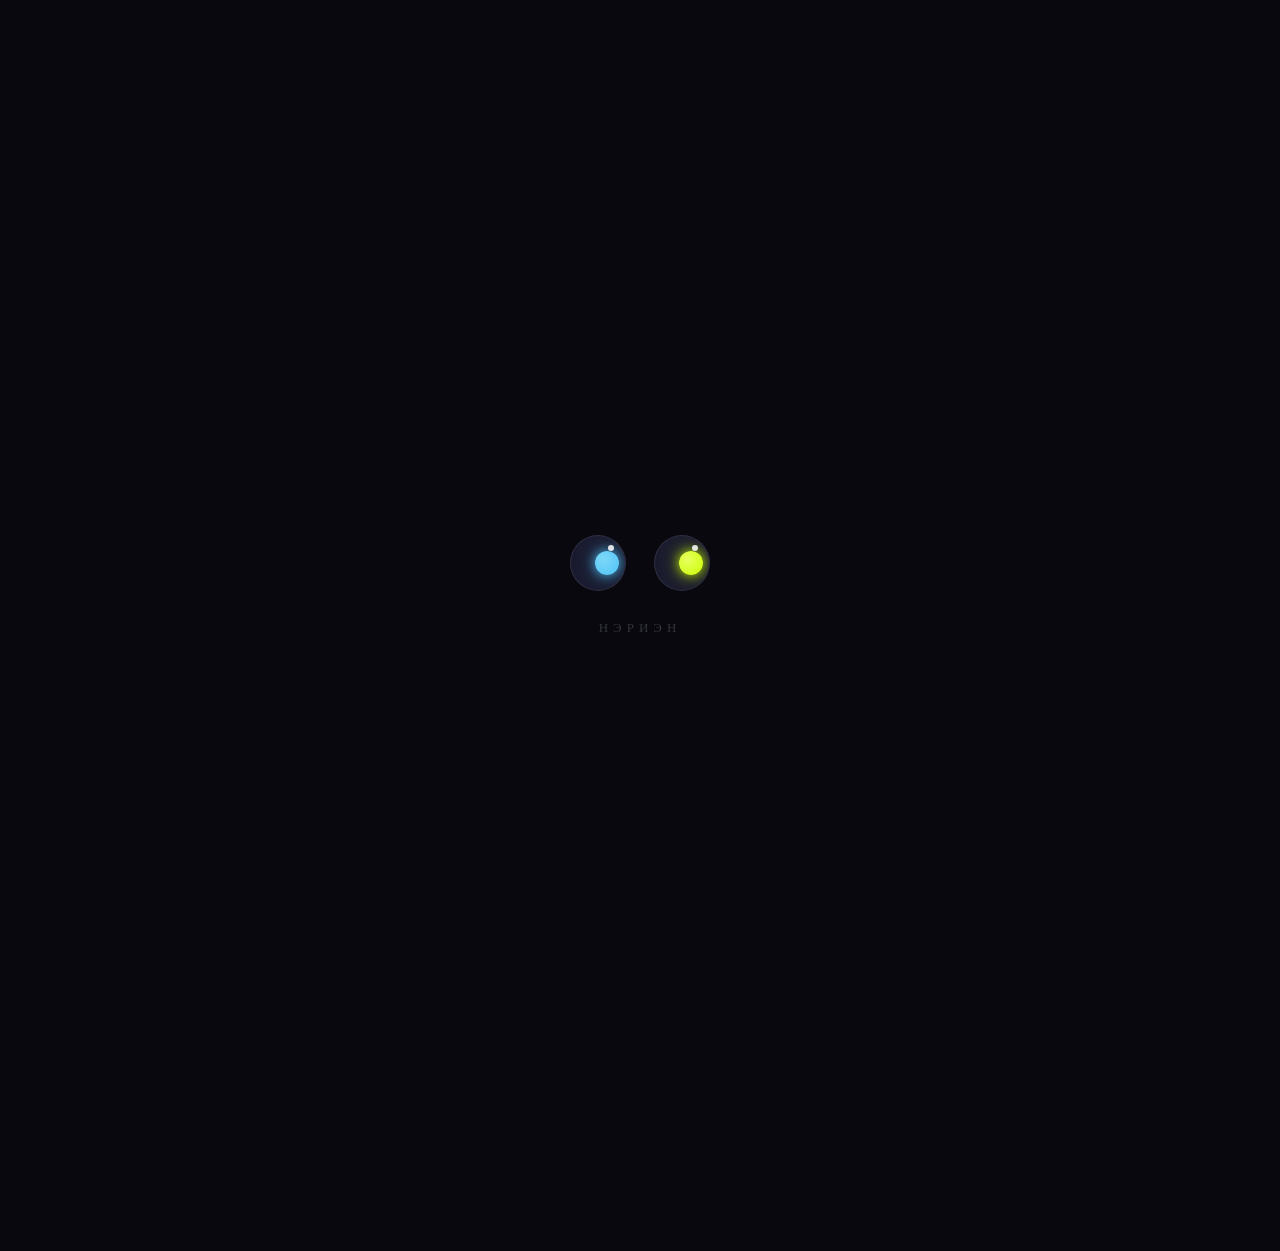
==== commit e6a365a6: "- прогрузка страничек поменялась; - добавлена ссылка на дискорд;" ====
--- a/docs/index.html
+++ b/docs/index.html
@@ -32,12 +32,13 @@
     <a href="#platforms">Платформы</a>
     <a href="schedule.html">Расписание</a>
     <a href="games.html">Игры</a>
-    <a href="lore.html" class="active">???</a>
+    <a href="lore.html">???</a>
     <a href="support.html">Поддержать</a>
   </div>
   <div class="nav-right">
     <div class="nav-live"><span class="live-dot"></span>Offline</div>
     <!-- Переключатель темы -->
+    <a class="discord-link" href="https://discord.gg/pg3RjyVv" target="_blank" title="Discord">dc</a>
     <button class="burger" id="burger" aria-label="Меню"><span></span><span></span><span></span></button>
     <button class="theme-toggle" id="theme-toggle" title="Сменить тему">
       <div class="toggle-icons"><span>🌙</span><span>☀️</span></div>
@@ -131,11 +132,11 @@
     </a>
     <a class="plat-card tiktok" href="https://tiktok.com/@essenwald27" target="_blank">
       <div class="plat-ico ico-tiktok">♪</div>
-      <div><div class="plat-name">TikTok</div><div class="plat-handle">Нэриэн</div></div>
+      <div><div class="plat-name">TikTok</div><div class="plat-handle">@essenwald27</div></div>
     </a>
     <a class="plat-card youtube" href="https://youtube.com/@essenwaldwaethdeltar" target="_blank">
       <div class="plat-ico ico-yt">▷</div>
-      <div><div class="plat-name">YouTube</div><div class="plat-handle">Нэриэн</div></div>
+      <div><div class="plat-name">YouTube</div><div class="plat-handle">@essenwaldwaethdeltar</div></div>
     </a>
   </div>
 </section>
--- a/docs/style.css
+++ b/docs/style.css
@@ -563,4 +563,137 @@
   .traits { grid-template-columns: 1fr; }
   .hero-actions { flex-direction: column; }
   .btn-p, .btn-s { text-align: center; }
-}+}
+
+/* Discord */
+.discord-link {
+  font-size: 10px;
+  letter-spacing: 2px;
+  text-transform: uppercase;
+  color: var(--text-faint);
+  text-decoration: none;
+  padding: 5px 10px;
+  border: 1px solid var(--border);
+  border-radius: 2px;
+  transition: all .2s;
+  background: var(--card-bg);
+}
+.discord-link:hover {
+  border-color: rgba(114,137,218,0.5);
+  color: #7289da;
+  background: rgba(114,137,218,0.08);
+}
+
+/* ===================== PAGE TRANSITION ===================== */
+body {
+  animation: pageIn .5s cubic-bezier(.4,0,.2,1) both;
+}
+@keyframes pageIn {
+  from {
+    opacity: 0;
+    transform: scale(.98);
+  }
+  to {
+    opacity: 1;
+    transform: scale(1);
+  }
+}
+
+/* Плавный уход при переходе */
+body.page-exit {
+  animation: pageOut .3s cubic-bezier(.4,0,.2,1) forwards;
+}
+@keyframes pageOut {
+  from {
+    opacity: 1;
+    transform: scale(1);
+  }
+  to {
+    opacity: 0;
+    transform: scale(.98);
+  }
+}
+
+/* ===================== ЛОАДЕР С ГЛАЗАМИ ===================== */
+.eyes-loader {
+  position: fixed;
+  inset: 0;
+  z-index: 9999;
+  display: flex;
+  flex-direction: column;
+  align-items: center;
+  justify-content: center;
+  padding-bottom: 80px;
+  gap: 28px;
+  opacity: 1;
+  transition: opacity .6s ease;
+}
+/* Тёмная тема */
+body.dark .eyes-loader { background: #08080e; }
+/* Светлая тема */
+body.light .eyes-loader { background: #f0ede6; }
+
+.eyes-loader.fade-out {
+  opacity: 0;
+  pointer-events: none;
+}
+.eyes-loader.hidden { display: none; }
+
+.loader-eyes {
+  display: flex;
+  gap: 28px;
+  align-items: center;
+}
+.loader-eye {
+  position: relative;
+  width: 56px;
+  height: 56px;
+  border-radius: 50%;
+  display: flex;
+  align-items: center;
+  justify-content: center;
+  overflow: hidden;
+}
+body.dark .loader-eye {
+  background: #1a1a2e;
+  border: 1.5px solid rgba(221,224,240,0.1);
+}
+body.light .loader-eye {
+  background: #e0ddd6;
+  border: 1.5px solid rgba(26,26,46,0.12);
+}
+
+.loader-pupil {
+  width: 24px;
+  height: 24px;
+  border-radius: 50%;
+  position: absolute;
+  transition: transform .6s cubic-bezier(.4,0,.2,1);
+}
+.loader-pupil-l {
+  background: radial-gradient(circle at 35% 35%, #7dd8f8, #4fc3f7);
+  box-shadow: 0 0 12px rgba(79,195,247,0.9), 0 0 24px rgba(79,195,247,0.4);
+}
+.loader-pupil-r {
+  background: radial-gradient(circle at 35% 35%, #e8ff60, #c8ff00);
+  box-shadow: 0 0 12px rgba(200,255,0,0.9), 0 0 24px rgba(200,255,0,0.4);
+}
+.loader-shine {
+  width: 6px;
+  height: 6px;
+  border-radius: 50%;
+  background: rgba(255,255,255,0.85);
+  position: absolute;
+  top: 9px;
+  right: 11px;
+  pointer-events: none;
+  z-index: 2;
+}
+.loader-name {
+  font-family: 'Cinzel', serif;
+  font-size: 13px;
+  letter-spacing: 5px;
+  text-transform: uppercase;
+}
+body.dark .loader-name { color: rgba(221,224,240,0.2); }
+body.light .loader-name { color: rgba(26,26,46,0.2); }
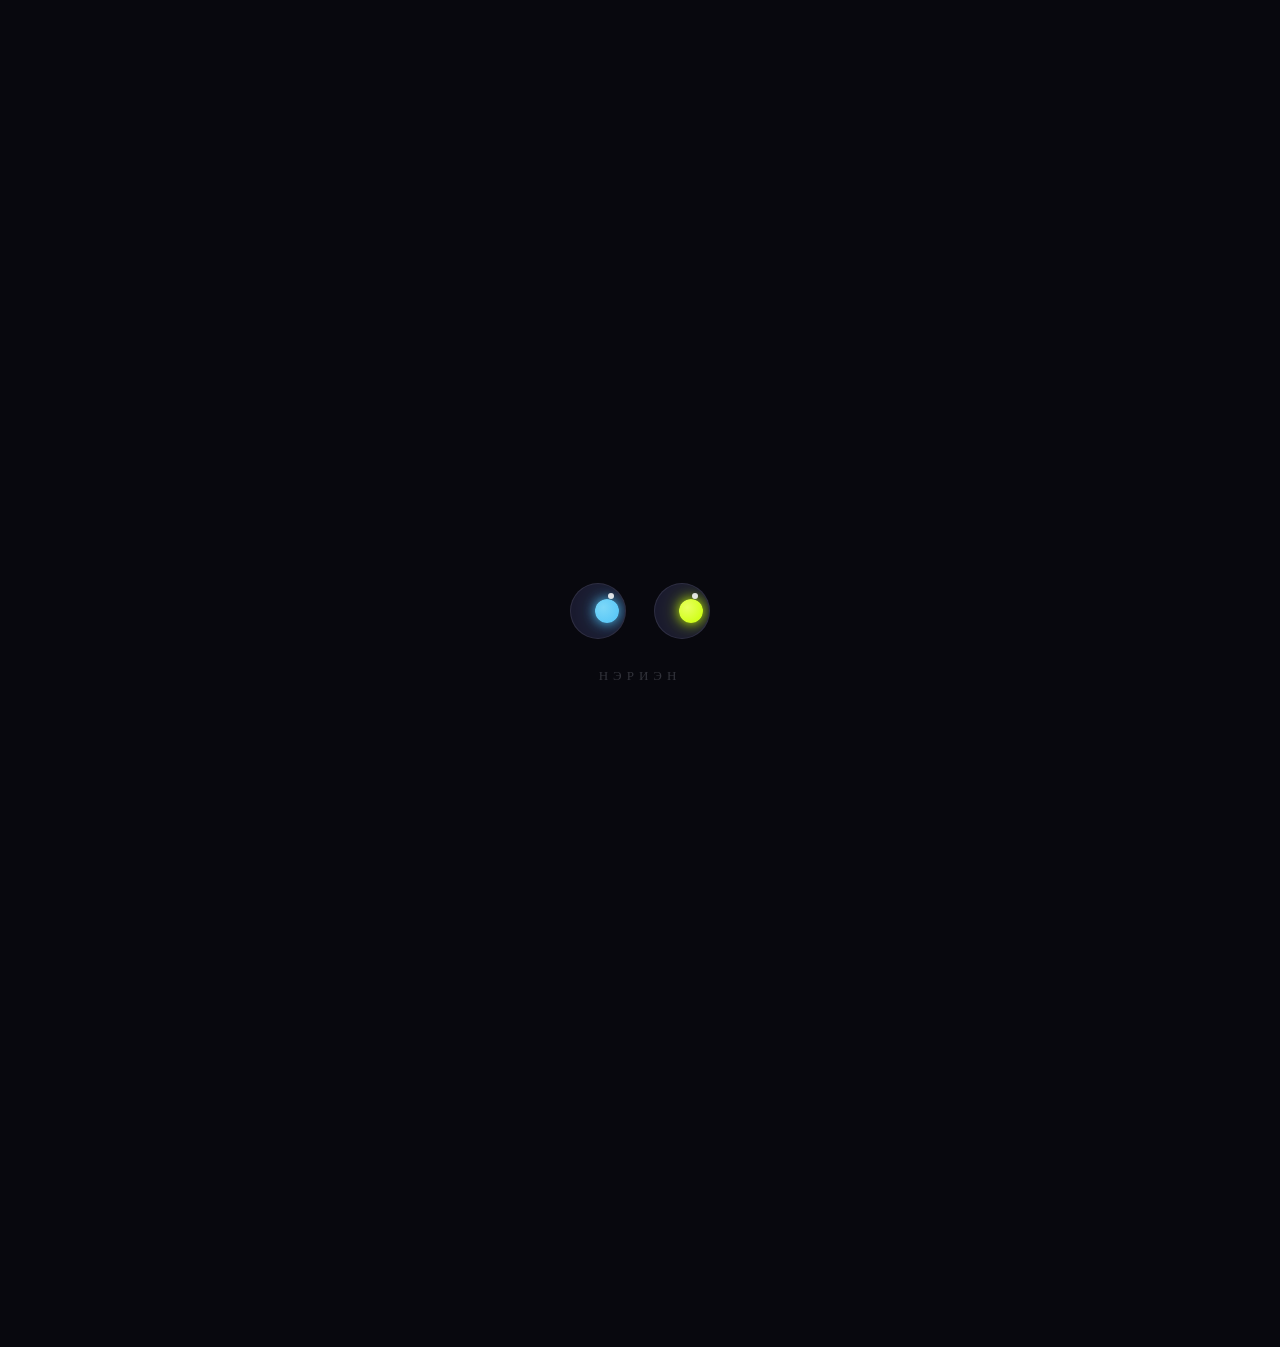
==== commit 8f5de957: "- добавлена ссылка на тг;" ====
--- a/docs/index.html
+++ b/docs/index.html
@@ -138,6 +138,10 @@
       <div class="plat-ico ico-yt">▷</div>
       <div><div class="plat-name">YouTube</div><div class="plat-handle">@essenwaldwaethdeltar</div></div>
     </a>
+    <a class="plat-card" href="https://t.me/essenWald27" target="_blank">
+      <div class="plat-ico ico-twitch">тг</div>
+      <div><div class="plat-name">Telegram</div><div class="plat-handle">@essenWald27</div></div>
+    </a>
   </div>
 </section>
 
